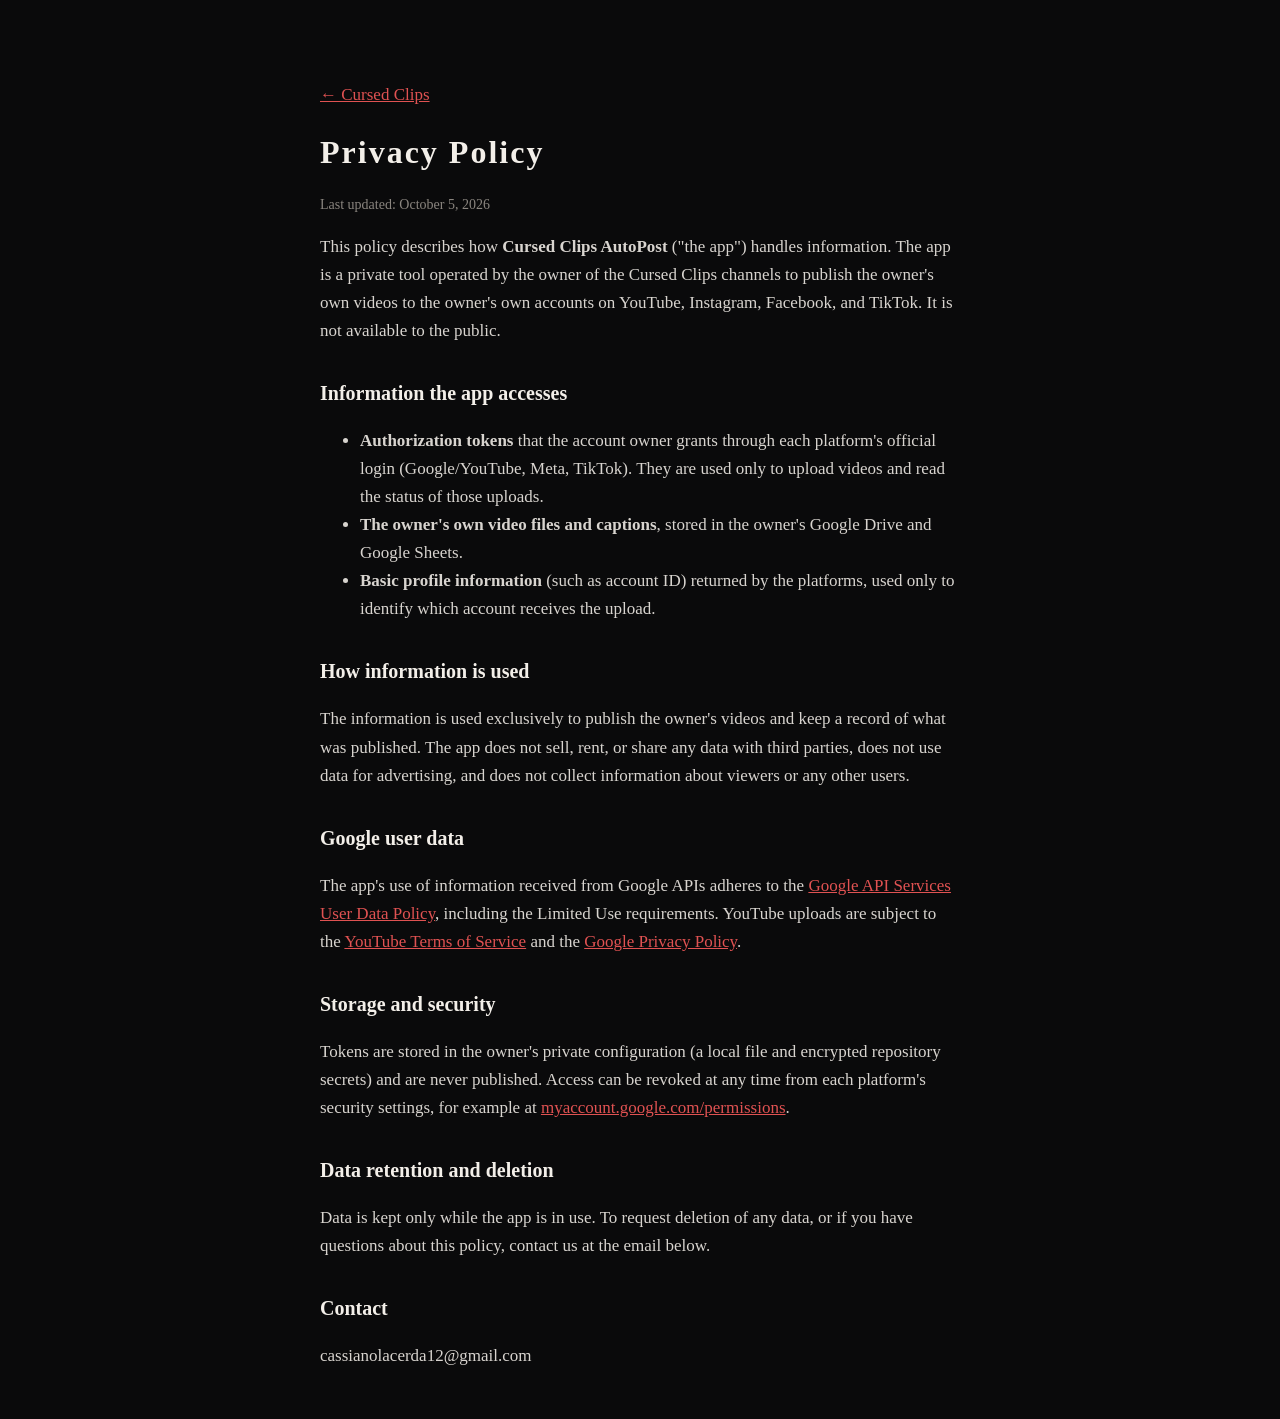
==== privacy.html @ c5a1e922 "Add files via upload" ====
<!DOCTYPE html>
<html lang="en">
<head>
<meta charset="utf-8">
<meta name="viewport" content="width=device-width, initial-scale=1">
<title>Privacy Policy — Cursed Clips</title>
<link rel="stylesheet" href="style.css">
</head>
<body>
<main class="texto">
  <p><a href="index.html">← Cursed Clips</a></p>
  <h1>Privacy Policy</h1>
  <p class="data">Last updated: October 5, 2026</p>

  <p>This policy describes how <strong>Cursed Clips AutoPost</strong> ("the app") handles information. The app is a private
     tool operated by the owner of the Cursed Clips channels to publish the owner's own videos to the owner's own accounts on
     YouTube, Instagram, Facebook, and TikTok. It is not available to the public.</p>

  <h2>Information the app accesses</h2>
  <ul>
    <li><strong>Authorization tokens</strong> that the account owner grants through each platform's official login
        (Google/YouTube, Meta, TikTok). They are used only to upload videos and read the status of those uploads.</li>
    <li><strong>The owner's own video files and captions</strong>, stored in the owner's Google Drive and Google Sheets.</li>
    <li><strong>Basic profile information</strong> (such as account ID) returned by the platforms, used only to identify
        which account receives the upload.</li>
  </ul>

  <h2>How information is used</h2>
  <p>The information is used exclusively to publish the owner's videos and keep a record of what was published.
     The app does not sell, rent, or share any data with third parties, does not use data for advertising,
     and does not collect information about viewers or any other users.</p>

  <h2>Google user data</h2>
  <p>The app's use of information received from Google APIs adheres to the
     <a href="https://developers.google.com/terms/api-services-user-data-policy">Google API Services User Data Policy</a>,
     including the Limited Use requirements. YouTube uploads are subject to the
     <a href="https://www.youtube.com/t/terms">YouTube Terms of Service</a> and the
     <a href="https://policies.google.com/privacy">Google Privacy Policy</a>.</p>

  <h2>Storage and security</h2>
  <p>Tokens are stored in the owner's private configuration (a local file and encrypted repository secrets) and are never
     published. Access can be revoked at any time from each platform's security settings, for example at
     <a href="https://myaccount.google.com/permissions">myaccount.google.com/permissions</a>.</p>

  <h2>Data retention and deletion</h2>
  <p>Data is kept only while the app is in use. To request deletion of any data, or if you have questions about this policy,
     contact us at the email below.</p>

  <h2>Contact</h2>
  <p>cassianolacerda12@gmail.com</p>
</main>
</body>
</html>
---- style.css ----
* { box-sizing: border-box; }
body {
  margin: 0; min-height: 100vh; display: flex; flex-direction: column;
  background: #0a0a0b; color: #d8d4cf; font: 17px/1.65 Georgia, "Times New Roman", serif;
}
main { flex: 1; width: 100%; max-width: 680px; margin: 0 auto; padding: 64px 20px 32px; text-align: center; }
main.texto { text-align: left; }
h1 { font-size: 44px; letter-spacing: 2px; margin: 8px 0; color: #f3efe9; text-shadow: 0 0 18px rgba(139, 0, 0, .7); }
main.texto h1 { font-size: 32px; text-shadow: none; }
h2 { font-size: 20px; color: #f3efe9; margin-top: 32px; }
a { color: #e05252; }
.eye { font-size: 48px; margin: 0; }
.slogan { color: #b13a3a; font-style: italic; font-size: 20px; margin-top: 0; }
.data { color: #8a857f; font-size: 14px; }
.redes { display: flex; flex-wrap: wrap; justify-content: center; gap: 12px; margin: 28px 0; }
.redes a { border: 1px solid #5a1a1a; border-radius: 6px; padding: 8px 16px; text-decoration: none; }
.redes a:hover { background: #2a0b0b; }
section { margin-top: 40px; border-top: 1px solid #222; padding-top: 8px; font-size: 15px; color: #a9a49e; }
footer { text-align: center; padding: 24px; font-size: 14px; border-top: 1px solid #1c1c1e; }
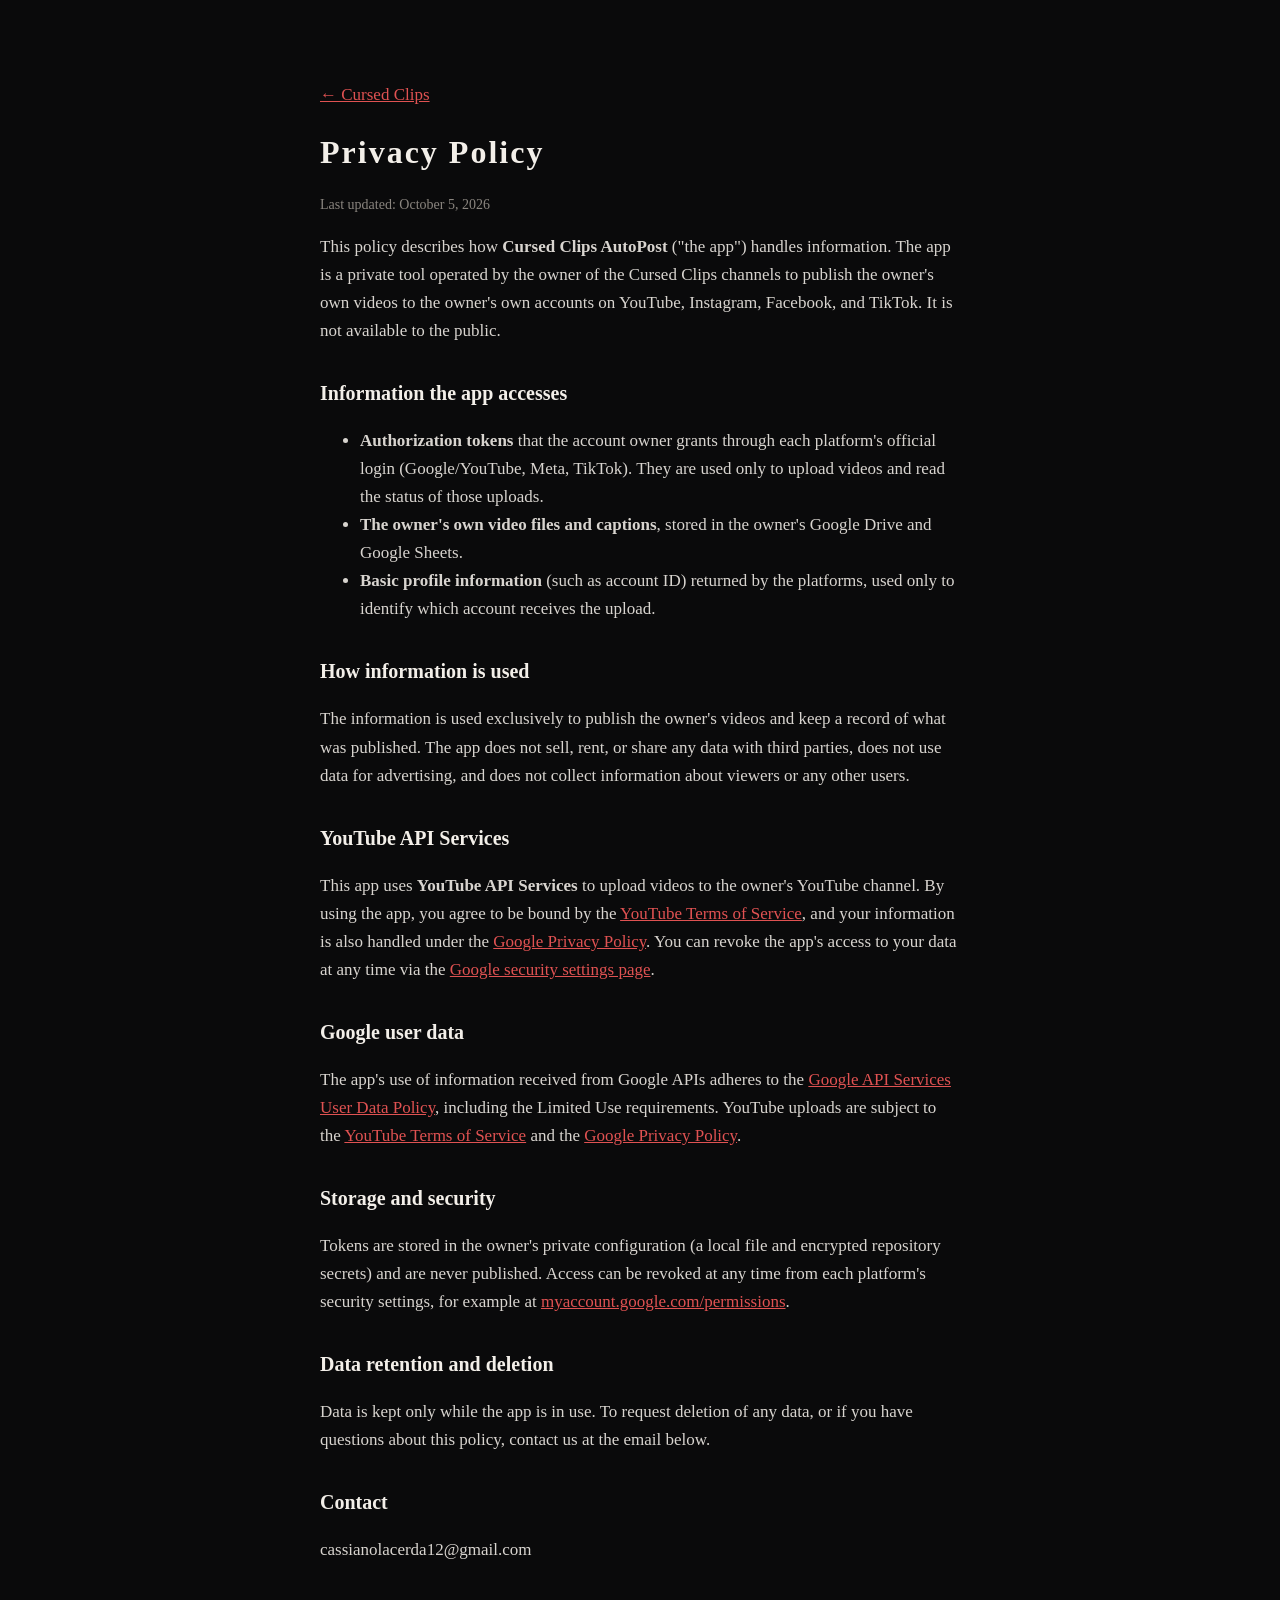
==== commit a189069a: "Add files via upload" ====
--- a/privacy.html
+++ b/privacy.html
@@ -30,6 +30,13 @@
      The app does not sell, rent, or share any data with third parties, does not use data for advertising,
      and does not collect information about viewers or any other users.</p>
 
+  <h2>YouTube API Services</h2>
+  <p>This app uses <strong>YouTube API Services</strong> to upload videos to the owner's YouTube channel.
+     By using the app, you agree to be bound by the <a href="https://www.youtube.com/t/terms">YouTube Terms of Service</a>,
+     and your information is also handled under the <a href="https://policies.google.com/privacy">Google Privacy Policy</a>.
+     You can revoke the app's access to your data at any time via the
+     <a href="https://security.google.com/settings/security/permissions">Google security settings page</a>.</p>
+
   <h2>Google user data</h2>
   <p>The app's use of information received from Google APIs adheres to the
      <a href="https://developers.google.com/terms/api-services-user-data-policy">Google API Services User Data Policy</a>,
